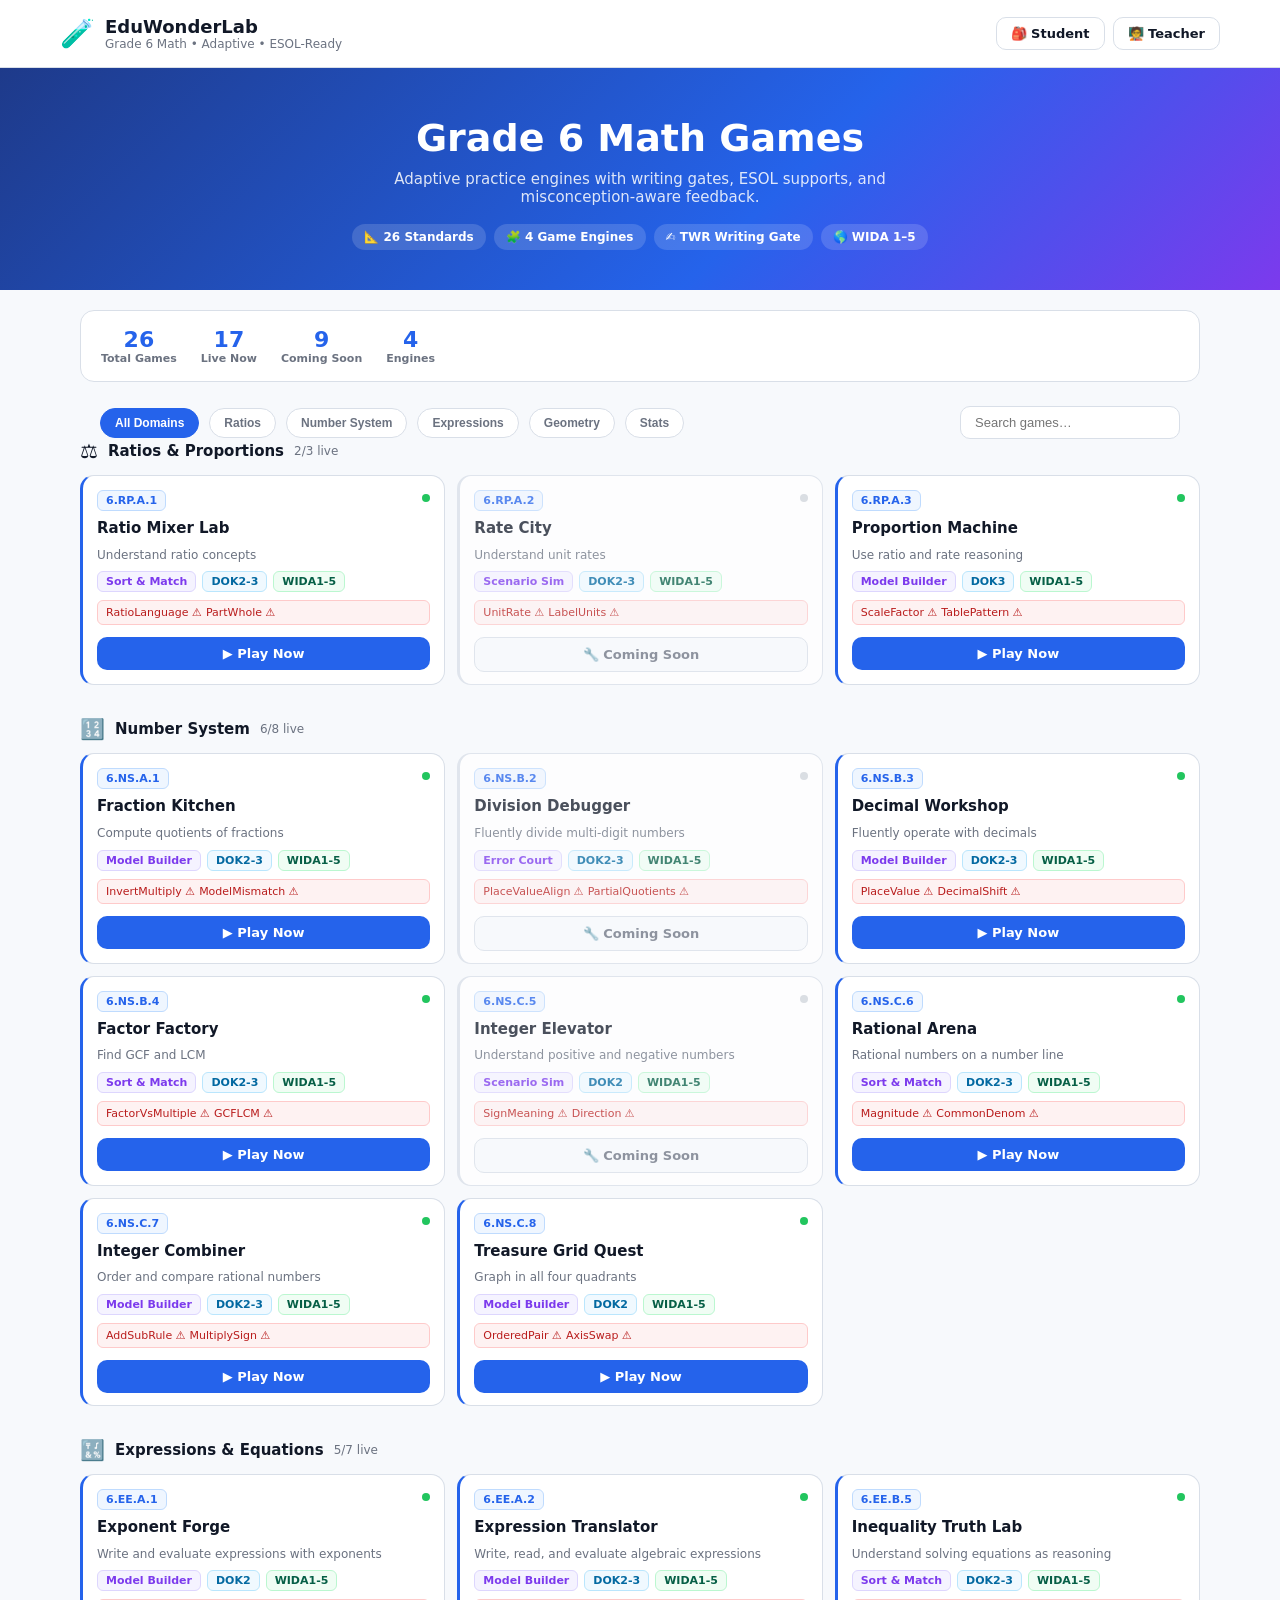
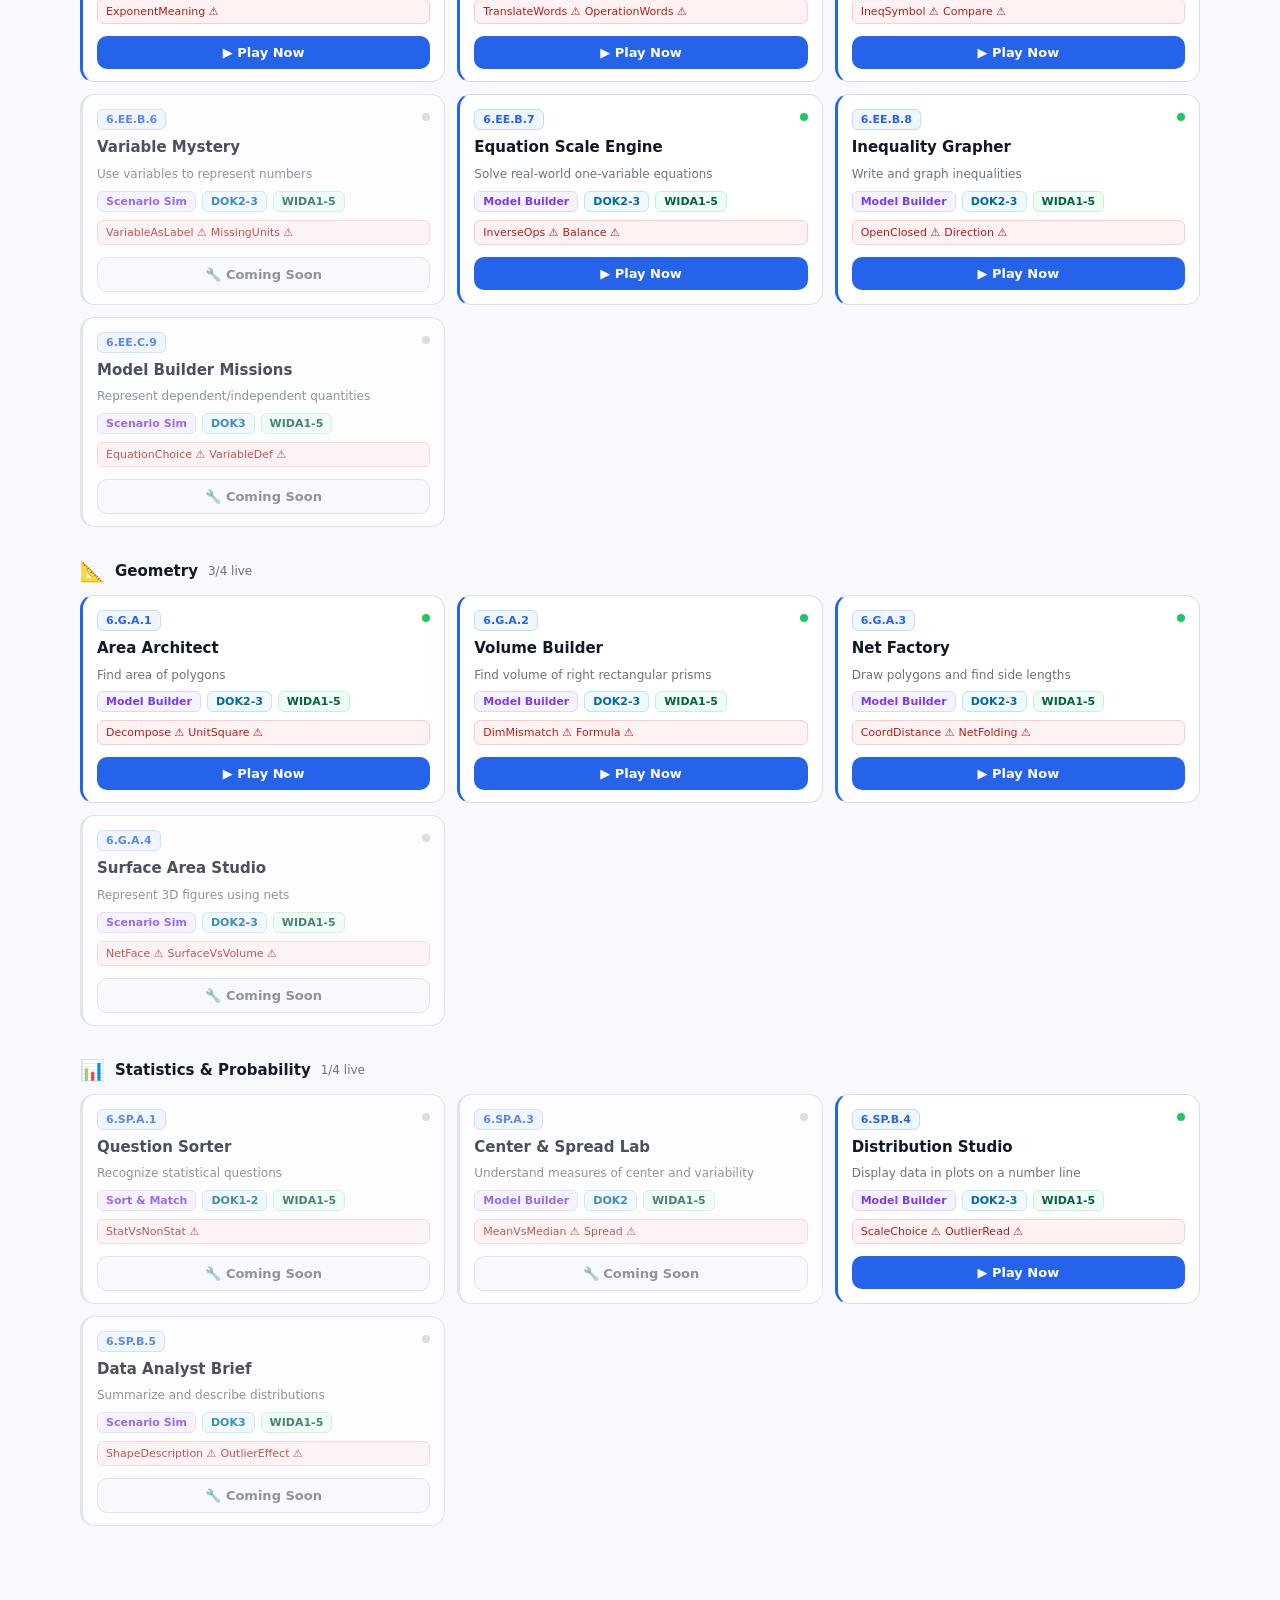
==== Eduwonderlab/index.html @ e0edd4f0 "Revamp EduWonderLab index.html with new layout and styles Updated HTML structure, added styles, and " ====
<!DOCTYPE html>
<html lang="en">
<head>
<meta charset="utf-8"/>
<meta name="viewport" content="width=device-width, initial-scale=1"/>
<title>EduWonderLab — Grade 6 Math Games</title>
<style>
  :root {
    --bg: #f7f9fc; --card: #fff; --text: #111827; --muted: #6b7280;
    --border: #d9dfe8; --accent: #2563eb; --accent2: #111827;
    --good: #065f46; --warn-bg: #fefce8; --warn-border: #fde68a;
  }
  *, *::before, *::after { box-sizing: border-box; }
  body { margin: 0; font-family: system-ui, -apple-system, Segoe UI, Arial, sans-serif; background: var(--bg); color: var(--text); }

  /* ── HEADER ── */
  header { background: #fff; border-bottom: 1px solid var(--border); padding: 16px 20px; position: sticky; top: 0; z-index: 10; }
  .header-inner { max-width: 1160px; margin: 0 auto; display: flex; align-items: center; justify-content: space-between; gap: 12px; flex-wrap: wrap; }
  .brand { display: flex; align-items: center; gap: 10px; }
  .brand-icon { font-size: 28px; line-height: 1; }
  .brand-title { font-size: 18px; font-weight: 900; }
  .brand-sub { font-size: 12px; color: var(--muted); }
  .header-nav { display: flex; gap: 8px; }
  .btn { display: inline-flex; align-items: center; gap: 6px; padding: 8px 14px; border-radius: 10px; border: 1px solid var(--border); background: #fff; color: var(--text); font-size: 13px; font-weight: 700; cursor: pointer; text-decoration: none; }
  .btn:hover { background: var(--bg); }
  .btn-primary { background: var(--accent); color: #fff; border-color: var(--accent); }
  .btn-primary:hover { background: #1d4ed8; }

  /* ── HERO ── */
  .hero { background: linear-gradient(135deg, #1e3a8a 0%, #2563eb 60%, #7c3aed 100%); color: #fff; padding: 48px 20px 40px; text-align: center; }
  .hero h1 { margin: 0 0 10px; font-size: clamp(24px, 4vw, 38px); font-weight: 900; }
  .hero p { margin: 0 auto; max-width: 600px; font-size: 15px; opacity: .85; }
  .hero-pills { display: flex; gap: 8px; justify-content: center; flex-wrap: wrap; margin-top: 18px; }
  .pill { display: inline-flex; align-items: center; gap: 6px; padding: 6px 12px; border-radius: 999px; background: rgba(255,255,255,.15); font-size: 12px; font-weight: 700; }

  /* ── FILTERS ── */
  .filters { max-width: 1160px; margin: 24px auto 0; padding: 0 20px; display: flex; gap: 10px; flex-wrap: wrap; align-items: center; }
  .filter-btn { padding: 7px 14px; border-radius: 999px; border: 1px solid var(--border); background: #fff; font-size: 12px; font-weight: 700; cursor: pointer; color: var(--muted); transition: all .15s; }
  .filter-btn.active, .filter-btn:hover { background: var(--accent); color: #fff; border-color: var(--accent); }
  .search-wrap { margin-left: auto; }
  .search { padding: 8px 14px; border-radius: 10px; border: 1px solid var(--border); font-size: 13px; width: 220px; }

  /* ── DOMAIN SECTIONS ── */
  .wrap { max-width: 1160px; margin: 0 auto; padding: 20px 20px 60px; }
  .domain-section { margin-bottom: 32px; }
  .domain-header { display: flex; align-items: center; gap: 10px; margin-bottom: 12px; }
  .domain-icon { font-size: 20px; }
  .domain-title { font-size: 15px; font-weight: 900; }
  .domain-count { font-size: 12px; color: var(--muted); }

  /* ── GAME CARDS ── */
  .games-grid { display: grid; grid-template-columns: repeat(auto-fill, minmax(280px, 1fr)); gap: 12px; }
  .game-card { background: var(--card); border: 1px solid var(--border); border-radius: 14px; padding: 14px 14px 12px; display: flex; flex-direction: column; gap: 8px; transition: box-shadow .15s, transform .15s; }
  .game-card:hover { box-shadow: 0 4px 20px rgba(0,0,0,.08); transform: translateY(-1px); }
  .game-card.status-built { border-left: 3px solid #2563eb; }
  .game-card.status-not-built { border-left: 3px solid var(--border); opacity: .75; }

  .card-top { display: flex; align-items: flex-start; justify-content: space-between; gap: 8px; }
  .standard-badge { font-size: 11px; font-weight: 900; color: var(--accent); background: #eff6ff; border: 1px solid #bfdbfe; padding: 3px 8px; border-radius: 6px; white-space: nowrap; }
  .status-dot { width: 8px; height: 8px; border-radius: 50%; flex-shrink: 0; margin-top: 4px; }
  .status-dot.built { background: #22c55e; }
  .status-dot.not-built { background: #d1d5db; }

  .game-title { font-size: 15px; font-weight: 900; line-height: 1.3; }
  .game-skill { font-size: 12px; color: var(--muted); line-height: 1.4; }

  .card-meta { display: flex; gap: 6px; flex-wrap: wrap; }
  .meta-chip { font-size: 11px; padding: 3px 8px; border-radius: 6px; background: var(--bg); border: 1px solid var(--border); color: var(--muted); font-weight: 600; }
  .meta-chip.engine { color: #7c3aed; background: #f5f3ff; border-color: #ddd6fe; }
  .meta-chip.dok { color: #0369a1; background: #f0f9ff; border-color: #bae6fd; }
  .meta-chip.wida { color: #065f46; background: #f0fdf4; border-color: #bbf7d0; }

  .card-actions { display: flex; gap: 8px; margin-top: 4px; }
  .play-btn { flex: 1; padding: 9px 12px; border-radius: 10px; border: none; font-weight: 900; font-size: 13px; cursor: pointer; text-align: center; text-decoration: none; display: inline-flex; align-items: center; justify-content: center; gap: 6px; }
  .play-btn.available { background: var(--accent); color: #fff; }
  .play-btn.available:hover { background: #1d4ed8; }
  .play-btn.coming-soon { background: var(--bg); color: var(--muted); border: 1px solid var(--border); cursor: default; }

  .misconceptions { font-size: 11px; color: #b91c1c; background: #fef2f2; border: 1px solid #fecaca; border-radius: 6px; padding: 5px 8px; display: flex; flex-wrap: wrap; gap: 4px; }
  .misconceptions span { white-space: nowrap; }

  /* ── STATS BAR ── */
  .stats-bar { background: #fff; border: 1px solid var(--border); border-radius: 14px; padding: 16px 20px; display: flex; gap: 24px; flex-wrap: wrap; margin-bottom: 24px; }
  .stat { text-align: center; }
  .stat-n { font-size: 22px; font-weight: 900; color: var(--accent); }
  .stat-label { font-size: 11px; color: var(--muted); font-weight: 600; }

  /* ── HIDDEN ── */
  .hidden { display: none !important; }
</style>
</head>
<body>

<header>
  <div class="header-inner">
    <div class="brand">
      <div class="brand-icon">🧪</div>
      <div>
        <div class="brand-title">EduWonderLab</div>
        <div class="brand-sub">Grade 6 Math • Adaptive • ESOL-Ready</div>
      </div>
    </div>
    <nav class="header-nav">
      <a class="btn" href="./student.html">🎒 Student</a>
      <a class="btn" href="./teacher.html">🧑‍🏫 Teacher</a>
    </nav>
  </div>
</header>

<div class="hero">
  <h1>Grade 6 Math Games</h1>
  <p>Adaptive practice engines with writing gates, ESOL supports, and misconception-aware feedback.</p>
  <div class="hero-pills">
    <span class="pill">📐 26 Standards</span>
    <span class="pill">🧩 4 Game Engines</span>
    <span class="pill">✍️ TWR Writing Gate</span>
    <span class="pill">🌎 WIDA 1–5</span>
  </div>
</div>

<div class="wrap">

  <div class="stats-bar" id="statsBar">
    <div class="stat"><div class="stat-n" id="statTotal">26</div><div class="stat-label">Total Games</div></div>
    <div class="stat"><div class="stat-n" id="statBuilt">0</div><div class="stat-label">Live Now</div></div>
    <div class="stat"><div class="stat-n" id="statComing">26</div><div class="stat-label">Coming Soon</div></div>
    <div class="stat"><div class="stat-n">4</div><div class="stat-label">Engines</div></div>
  </div>

  <div class="filters">
    <button class="filter-btn active" data-filter="all">All Domains</button>
    <button class="filter-btn" data-filter="Ratios & Proportions">Ratios</button>
    <button class="filter-btn" data-filter="Number System">Number System</button>
    <button class="filter-btn" data-filter="Expressions & Equations">Expressions</button>
    <button class="filter-btn" data-filter="Geometry">Geometry</button>
    <button class="filter-btn" data-filter="Statistics & Probability">Stats</button>
    <div class="search-wrap">
      <input class="search" id="searchInput" type="search" placeholder="Search games…" />
    </div>
  </div>

  <div id="gameContainer"></div>
</div>

<script>
const BASE_CONFIG_URL = "https://eduwonderlab.com/configs/";

const GAMES = [
  // ── Ratios & Proportions ──────────────────────────────────────
  {
    standard:"6.RP.A.1", title:"Ratio Mixer Lab",
    skill:"Understand ratio concepts",
    domain:"Ratios & Proportions", engine:"E1_SortMatch",
    dok:"DOK2-3", wida:"WIDA1-5",
    misconceptions:["ERR:RatioLanguage","ERR:PartWhole"],
    configFile:"6.RP.A.1_dragsort.json",
    engineUrl:"./engines/drag-sort.html",
    status:"built"
  },
  {
    standard:"6.RP.A.2", title:"Rate City",
    skill:"Understand unit rates",
    domain:"Ratios & Proportions", engine:"E3_ScenarioSim",
    dok:"DOK2-3", wida:"WIDA1-5",
    misconceptions:["ERR:UnitRate","ERR:LabelUnits"],
    configFile:null, engineUrl:null, status:"not-built"
  },
  {
    standard:"6.RP.A.3", title:"Proportion Machine",
    skill:"Use ratio and rate reasoning",
    domain:"Ratios & Proportions", engine:"E2_ModelBuilder",
    dok:"DOK3", wida:"WIDA1-5",
    misconceptions:["ERR:ScaleFactor","ERR:TablePattern"],
    configFile:"6_RP_A_3_equationbuilder.json",
    engineUrl:"./engines/equation-builder.html",
    status:"built"
  },
  // ── Number System ─────────────────────────────────────────────
  {
    standard:"6.NS.A.1", title:"Fraction Kitchen",
    skill:"Compute quotients of fractions",
    domain:"Number System", engine:"E2_ModelBuilder",
    dok:"DOK2-3", wida:"WIDA1-5",
    misconceptions:["ERR:InvertMultiply","ERR:ModelMismatch"],
    configFile:"6_NS_A_1_equationbuilder.json",
    engineUrl:"./engines/equation-builder.html",
    status:"built"
  },
  {
    standard:"6.NS.B.2", title:"Division Debugger",
    skill:"Fluently divide multi-digit numbers",
    domain:"Number System", engine:"E4_ErrorCourt",
    dok:"DOK2-3", wida:"WIDA1-5",
    misconceptions:["ERR:PlaceValueAlign","ERR:PartialQuotients"],
    configFile:null, engineUrl:null, status:"not-built"
  },
  {
    standard:"6.NS.B.3", title:"Decimal Workshop",
    skill:"Fluently operate with decimals",
    domain:"Number System", engine:"E2_ModelBuilder",
    dok:"DOK2-3", wida:"WIDA1-5",
    misconceptions:["ERR:PlaceValue","ERR:DecimalShift"],
    configFile:"6_NS_B_3_equationbuilder.json",
    engineUrl:"./engines/equation-builder.html",
    status:"built"
  },
  {
    standard:"6.NS.B.4", title:"Factor Factory",
    skill:"Find GCF and LCM",
    domain:"Number System", engine:"E1_SortMatch",
    dok:"DOK2-3", wida:"WIDA1-5",
    misconceptions:["ERR:FactorVsMultiple","ERR:GCFLCM"],
    configFile:"6.NS.B.4_dragsort.json",
    engineUrl:"./engines/drag-sort.html",
    status:"built"
  },
  {
    standard:"6.NS.C.5", title:"Integer Elevator",
    skill:"Understand positive and negative numbers",
    domain:"Number System", engine:"E3_ScenarioSim",
    dok:"DOK2", wida:"WIDA1-5",
    misconceptions:["ERR:SignMeaning","ERR:Direction"],
    configFile:null, engineUrl:null, status:"not-built"
  },
  {
    standard:"6.NS.C.6", title:"Rational Arena",
    skill:"Rational numbers on a number line",
    domain:"Number System", engine:"E1_SortMatch",
    dok:"DOK2-3", wida:"WIDA1-5",
    misconceptions:["ERR:Magnitude","ERR:CommonDenom"],
    configFile:"6.NS.C.6_dragsort.json",
    engineUrl:"./engines/drag-sort.html",
    status:"built"
  },
  {
    standard:"6.NS.C.7", title:"Integer Combiner",
    skill:"Order and compare rational numbers",
    domain:"Number System", engine:"E2_ModelBuilder",
    dok:"DOK2-3", wida:"WIDA1-5",
    misconceptions:["ERR:AddSubRule","ERR:MultiplySign"],
    configFile:"6_NS_C_7_equationbuilder.json",
    engineUrl:"./engines/equation-builder.html",
    status:"built"
  },
  {
    standard:"6.NS.C.8", title:"Treasure Grid Quest",
    skill:"Graph in all four quadrants",
    domain:"Number System", engine:"E2_ModelBuilder",
    dok:"DOK2", wida:"WIDA1-5",
    misconceptions:["ERR:OrderedPair","ERR:AxisSwap"],
    configFile:"6_NS_C_8_equationbuilder.json",
    engineUrl:"./engines/equation-builder.html",
    status:"built"
  },
  // ── Expressions & Equations ───────────────────────────────────
  {
    standard:"6.EE.A.1", title:"Exponent Forge",
    skill:"Write and evaluate expressions with exponents",
    domain:"Expressions & Equations", engine:"E2_ModelBuilder",
    dok:"DOK2", wida:"WIDA1-5",
    misconceptions:["ERR:ExponentMeaning"],
    configFile:"6_EE_A_1_equationbuilder.json",
    engineUrl:"./engines/equation-builder.html",
    status:"built"
  },
  {
    standard:"6.EE.A.2", title:"Expression Translator",
    skill:"Write, read, and evaluate algebraic expressions",
    domain:"Expressions & Equations", engine:"E2_ModelBuilder",
    dok:"DOK2-3", wida:"WIDA1-5",
    misconceptions:["ERR:TranslateWords","ERR:OperationWords"],
    configFile:"6_EE_A_2_equationbuilder.json",
    engineUrl:"./engines/equation-builder.html",
    status:"built"
  },
  {
    standard:"6.EE.B.5", title:"Inequality Truth Lab",
    skill:"Understand solving equations as reasoning",
    domain:"Expressions & Equations", engine:"E1_SortMatch",
    dok:"DOK2-3", wida:"WIDA1-5",
    misconceptions:["ERR:IneqSymbol","ERR:Compare"],
    configFile:"6.EE.B.5_dragsort.json",
    engineUrl:"./engines/drag-sort.html",
    status:"built"
  },
  {
    standard:"6.EE.B.6", title:"Variable Mystery",
    skill:"Use variables to represent numbers",
    domain:"Expressions & Equations", engine:"E3_ScenarioSim",
    dok:"DOK2-3", wida:"WIDA1-5",
    misconceptions:["ERR:VariableAsLabel","ERR:MissingUnits"],
    configFile:null, engineUrl:null, status:"not-built"
  },
  {
    standard:"6.EE.B.7", title:"Equation Scale Engine",
    skill:"Solve real-world one-variable equations",
    domain:"Expressions & Equations", engine:"E2_ModelBuilder",
    dok:"DOK2-3", wida:"WIDA1-5",
    misconceptions:["ERR:InverseOps","ERR:Balance"],
    configFile:"6_EE_B_7_equationbuilder.json",
    engineUrl:"./engines/equation-builder.html",
    status:"built"
  },
  {
    standard:"6.EE.B.8", title:"Inequality Grapher",
    skill:"Write and graph inequalities",
    domain:"Expressions & Equations", engine:"E2_ModelBuilder",
    dok:"DOK2-3", wida:"WIDA1-5",
    misconceptions:["ERR:OpenClosed","ERR:Direction"],
    configFile:"6_EE_B_8_equationbuilder.json",
    engineUrl:"./engines/equation-builder.html",
    status:"built"
  },
  {
    standard:"6.EE.C.9", title:"Model Builder Missions",
    skill:"Represent dependent/independent quantities",
    domain:"Expressions & Equations", engine:"E3_ScenarioSim",
    dok:"DOK3", wida:"WIDA1-5",
    misconceptions:["ERR:EquationChoice","ERR:VariableDef"],
    configFile:null, engineUrl:null, status:"not-built"
  },
  // ── Geometry ──────────────────────────────────────────────────
  {
    standard:"6.G.A.1", title:"Area Architect",
    skill:"Find area of polygons",
    domain:"Geometry", engine:"E2_ModelBuilder",
    dok:"DOK2-3", wida:"WIDA1-5",
    misconceptions:["ERR:Decompose","ERR:UnitSquare"],
    configFile:"6_G_A_1_equationbuilder.json",
    engineUrl:"./engines/equation-builder.html",
    status:"built"
  },
  {
    standard:"6.G.A.2", title:"Volume Builder",
    skill:"Find volume of right rectangular prisms",
    domain:"Geometry", engine:"E2_ModelBuilder",
    dok:"DOK2-3", wida:"WIDA1-5",
    misconceptions:["ERR:DimMismatch","ERR:Formula"],
    configFile:"6_G_A_2_equationbuilder.json",
    engineUrl:"./engines/equation-builder.html",
    status:"built"
  },
  {
    standard:"6.G.A.3", title:"Net Factory",
    skill:"Draw polygons and find side lengths",
    domain:"Geometry", engine:"E2_ModelBuilder",
    dok:"DOK2-3", wida:"WIDA1-5",
    misconceptions:["ERR:CoordDistance","ERR:NetFolding"],
    configFile:"6_G_A_3_equationbuilder.json",
    engineUrl:"./engines/equation-builder.html",
    status:"built"
  },
  {
    standard:"6.G.A.4", title:"Surface Area Studio",
    skill:"Represent 3D figures using nets",
    domain:"Geometry", engine:"E3_ScenarioSim",
    dok:"DOK2-3", wida:"WIDA1-5",
    misconceptions:["ERR:NetFace","ERR:SurfaceVsVolume"],
    configFile:null, engineUrl:null, status:"not-built"
  },
  // ── Statistics & Probability ──────────────────────────────────
  {
    standard:"6.SP.A.1", title:"Question Sorter",
    skill:"Recognize statistical questions",
    domain:"Statistics & Probability", engine:"E1_SortMatch",
    dok:"DOK1-2", wida:"WIDA1-5",
    misconceptions:["ERR:StatVsNonStat"],
    configFile:null, engineUrl:null, status:"not-built"
  },
  {
    standard:"6.SP.A.3", title:"Center & Spread Lab",
    skill:"Understand measures of center and variability",
    domain:"Statistics & Probability", engine:"E2_ModelBuilder",
    dok:"DOK2", wida:"WIDA1-5",
    misconceptions:["ERR:MeanVsMedian","ERR:Spread"],
    configFile:null, engineUrl:null, status:"not-built"
  },
  {
    standard:"6.SP.B.4", title:"Distribution Studio",
    skill:"Display data in plots on a number line",
    domain:"Statistics & Probability", engine:"E2_ModelBuilder",
    dok:"DOK2-3", wida:"WIDA1-5",
    misconceptions:["ERR:ScaleChoice","ERR:OutlierRead"],
    configFile:"6_SP_B_4_equationbuilder.json",
    engineUrl:"./engines/equation-builder.html",
    status:"built"
  },
  {
    standard:"6.SP.B.5", title:"Data Analyst Brief",
    skill:"Summarize and describe distributions",
    domain:"Statistics & Probability", engine:"E3_ScenarioSim",
    dok:"DOK3", wida:"WIDA1-5",
    misconceptions:["ERR:ShapeDescription","ERR:OutlierEffect"],
    configFile:null, engineUrl:null, status:"not-built"
  }
];

const ENGINE_LABELS = {
  "E1_SortMatch": "Sort & Match",
  "E2_ModelBuilder": "Model Builder",
  "E3_ScenarioSim": "Scenario Sim",
  "E4_ErrorCourt": "Error Court"
};

const DOMAIN_ICONS = {
  "Ratios & Proportions": "⚖️",
  "Number System": "🔢",
  "Expressions & Equations": "🔣",
  "Geometry": "📐",
  "Statistics & Probability": "📊"
};

function gameUrl(g) {
  if (!g.engineUrl || !g.configFile) return null;
  return `${g.engineUrl}?configUrl=${BASE_CONFIG_URL}${g.configFile}&standard=${g.standard}&wida=3-4`;
}

function renderCard(g) {
  const url = gameUrl(g);
  const isBuilt = g.status === "built";
  const miscHtml = g.misconceptions.map(m => `<span>${m.replace("ERR:","")} ⚠</span>`).join("");

  return `
    <div class="game-card status-${g.status.replace(" ","-")}" data-domain="${g.domain}" data-title="${g.title.toLowerCase()} ${g.standard.toLowerCase()} ${g.skill.toLowerCase()}">
      <div class="card-top">
        <span class="standard-badge">${g.standard}</span>
        <div class="status-dot ${isBuilt ? "built" : "not-built"}" title="${isBuilt ? "Live" : "Coming Soon"}"></div>
      </div>
      <div class="game-title">${g.title}</div>
      <div class="game-skill">${g.skill}</div>
      <div class="card-meta">
        <span class="meta-chip engine">${ENGINE_LABELS[g.engine] || g.engine}</span>
        <span class="meta-chip dok">${g.dok}</span>
        <span class="meta-chip wida">${g.wida}</span>
      </div>
      <div class="misconceptions">${miscHtml}</div>
      <div class="card-actions">
        ${isBuilt && url
          ? `<a class="play-btn available" href="${url}" target="_blank">▶ Play Now</a>`
          : `<span class="play-btn coming-soon">🔧 Coming Soon</span>`
        }
      </div>
    </div>`;
}

function renderAll(games) {
  const container = document.getElementById("gameContainer");
  container.innerHTML = "";

  const byDomain = {};
  for (const g of games) {
    if (!byDomain[g.domain]) byDomain[g.domain] = [];
    byDomain[g.domain].push(g);
  }

  const domainOrder = ["Ratios & Proportions", "Number System", "Expressions & Equations", "Geometry", "Statistics & Probability"];

  for (const domain of domainOrder) {
    const list = byDomain[domain];
    if (!list || !list.length) continue;

    const section = document.createElement("div");
    section.className = "domain-section";
    const built = list.filter(g => g.status === "built").length;
    section.innerHTML = `
      <div class="domain-header">
        <span class="domain-icon">${DOMAIN_ICONS[domain] || "📚"}</span>
        <span class="domain-title">${domain}</span>
        <span class="domain-count">${built}/${list.length} live</span>
      </div>
      <div class="games-grid">${list.map(renderCard).join("")}</div>`;
    container.appendChild(section);
  }

  // Update stats
  const total = games.length;
  const builtCount = games.filter(g => g.status === "built").length;
  document.getElementById("statTotal").textContent = total;
  document.getElementById("statBuilt").textContent = builtCount;
  document.getElementById("statComing").textContent = total - builtCount;
}

// ── Filters + Search ──────────────────────────────────────────────
let activeDomain = "all";
let searchQuery = "";

function applyFilters() {
  let list = GAMES;
  if (activeDomain !== "all") list = list.filter(g => g.domain === activeDomain);
  if (searchQuery) list = list.filter(g => g.title.toLowerCase().includes(searchQuery) || g.standard.toLowerCase().includes(searchQuery) || g.skill.toLowerCase().includes(searchQuery));
  renderAll(list);
}

document.querySelectorAll(".filter-btn").forEach(btn => {
  btn.addEventListener("click", () => {
    document.querySelectorAll(".filter-btn").forEach(b => b.classList.remove("active"));
    btn.classList.add("active");
    activeDomain = btn.dataset.filter;
    applyFilters();
  });
});

document.getElementById("searchInput").addEventListener("input", e => {
  searchQuery = e.target.value.trim().toLowerCase();
  applyFilters();
});

// Boot
renderAll(GAMES);
</script>
</body>
</html>
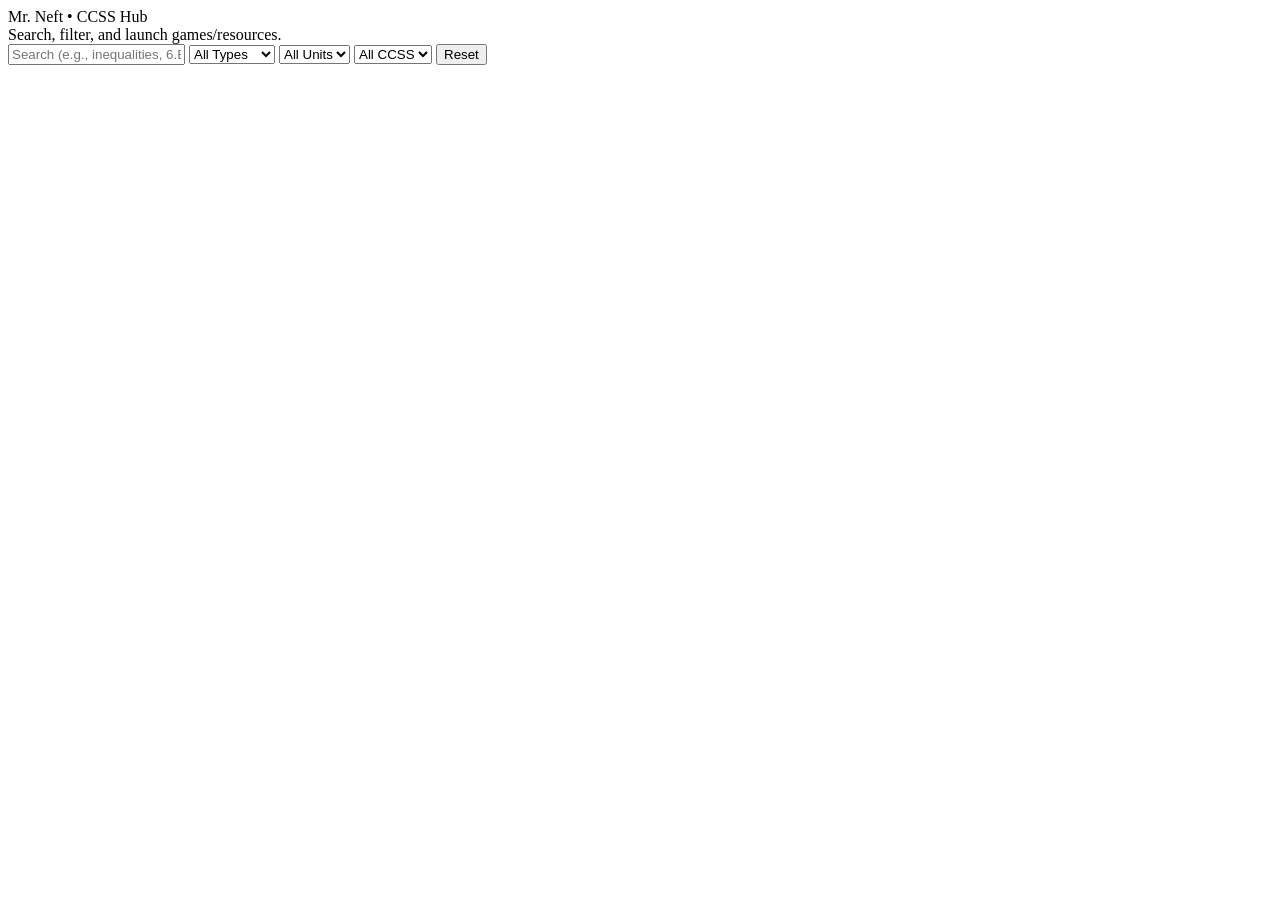
==== commit b58a1731: "Update index.html for new site structure and content" ====
--- a/Eduwonderlab/index.html
+++ b/Eduwonderlab/index.html
@@ -1,513 +1,35 @@
-
 <!DOCTYPE html>
 <html lang="en">
 <head>
-<meta charset="utf-8"/>
-<meta name="viewport" content="width=device-width, initial-scale=1"/>
-<title>EduWonderLab — Grade 6 Math Games</title>
-<style>
-  :root {
-    --bg: #f7f9fc; --card: #fff; --text: #111827; --muted: #6b7280;
-    --border: #d9dfe8; --accent: #2563eb; --accent2: #111827;
-    --good: #065f46; --warn-bg: #fefce8; --warn-border: #fde68a;
-  }
-  *, *::before, *::after { box-sizing: border-box; }
-  body { margin: 0; font-family: system-ui, -apple-system, Segoe UI, Arial, sans-serif; background: var(--bg); color: var(--text); }
-
-  /* ── HEADER ── */
-  header { background: #fff; border-bottom: 1px solid var(--border); padding: 16px 20px; position: sticky; top: 0; z-index: 10; }
-  .header-inner { max-width: 1160px; margin: 0 auto; display: flex; align-items: center; justify-content: space-between; gap: 12px; flex-wrap: wrap; }
-  .brand { display: flex; align-items: center; gap: 10px; }
-  .brand-icon { font-size: 28px; line-height: 1; }
-  .brand-title { font-size: 18px; font-weight: 900; }
-  .brand-sub { font-size: 12px; color: var(--muted); }
-  .header-nav { display: flex; gap: 8px; }
-  .btn { display: inline-flex; align-items: center; gap: 6px; padding: 8px 14px; border-radius: 10px; border: 1px solid var(--border); background: #fff; color: var(--text); font-size: 13px; font-weight: 700; cursor: pointer; text-decoration: none; }
-  .btn:hover { background: var(--bg); }
-  .btn-primary { background: var(--accent); color: #fff; border-color: var(--accent); }
-  .btn-primary:hover { background: #1d4ed8; }
-
-  /* ── HERO ── */
-  .hero { background: linear-gradient(135deg, #1e3a8a 0%, #2563eb 60%, #7c3aed 100%); color: #fff; padding: 48px 20px 40px; text-align: center; }
-  .hero h1 { margin: 0 0 10px; font-size: clamp(24px, 4vw, 38px); font-weight: 900; }
-  .hero p { margin: 0 auto; max-width: 600px; font-size: 15px; opacity: .85; }
-  .hero-pills { display: flex; gap: 8px; justify-content: center; flex-wrap: wrap; margin-top: 18px; }
-  .pill { display: inline-flex; align-items: center; gap: 6px; padding: 6px 12px; border-radius: 999px; background: rgba(255,255,255,.15); font-size: 12px; font-weight: 700; }
-
-  /* ── FILTERS ── */
-  .filters { max-width: 1160px; margin: 24px auto 0; padding: 0 20px; display: flex; gap: 10px; flex-wrap: wrap; align-items: center; }
-  .filter-btn { padding: 7px 14px; border-radius: 999px; border: 1px solid var(--border); background: #fff; font-size: 12px; font-weight: 700; cursor: pointer; color: var(--muted); transition: all .15s; }
-  .filter-btn.active, .filter-btn:hover { background: var(--accent); color: #fff; border-color: var(--accent); }
-  .search-wrap { margin-left: auto; }
-  .search { padding: 8px 14px; border-radius: 10px; border: 1px solid var(--border); font-size: 13px; width: 220px; }
-
-  /* ── DOMAIN SECTIONS ── */
-  .wrap { max-width: 1160px; margin: 0 auto; padding: 20px 20px 60px; }
-  .domain-section { margin-bottom: 32px; }
-  .domain-header { display: flex; align-items: center; gap: 10px; margin-bottom: 12px; }
-  .domain-icon { font-size: 20px; }
-  .domain-title { font-size: 15px; font-weight: 900; }
-  .domain-count { font-size: 12px; color: var(--muted); }
-
-  /* ── GAME CARDS ── */
-  .games-grid { display: grid; grid-template-columns: repeat(auto-fill, minmax(280px, 1fr)); gap: 12px; }
-  .game-card { background: var(--card); border: 1px solid var(--border); border-radius: 14px; padding: 14px 14px 12px; display: flex; flex-direction: column; gap: 8px; transition: box-shadow .15s, transform .15s; }
-  .game-card:hover { box-shadow: 0 4px 20px rgba(0,0,0,.08); transform: translateY(-1px); }
-  .game-card.status-built { border-left: 3px solid #2563eb; }
-  .game-card.status-not-built { border-left: 3px solid var(--border); opacity: .75; }
-
-  .card-top { display: flex; align-items: flex-start; justify-content: space-between; gap: 8px; }
-  .standard-badge { font-size: 11px; font-weight: 900; color: var(--accent); background: #eff6ff; border: 1px solid #bfdbfe; padding: 3px 8px; border-radius: 6px; white-space: nowrap; }
-  .status-dot { width: 8px; height: 8px; border-radius: 50%; flex-shrink: 0; margin-top: 4px; }
-  .status-dot.built { background: #22c55e; }
-  .status-dot.not-built { background: #d1d5db; }
-
-  .game-title { font-size: 15px; font-weight: 900; line-height: 1.3; }
-  .game-skill { font-size: 12px; color: var(--muted); line-height: 1.4; }
-
-  .card-meta { display: flex; gap: 6px; flex-wrap: wrap; }
-  .meta-chip { font-size: 11px; padding: 3px 8px; border-radius: 6px; background: var(--bg); border: 1px solid var(--border); color: var(--muted); font-weight: 600; }
-  .meta-chip.engine { color: #7c3aed; background: #f5f3ff; border-color: #ddd6fe; }
-  .meta-chip.dok { color: #0369a1; background: #f0f9ff; border-color: #bae6fd; }
-  .meta-chip.wida { color: #065f46; background: #f0fdf4; border-color: #bbf7d0; }
-
-  .card-actions { display: flex; gap: 8px; margin-top: 4px; }
-  .play-btn { flex: 1; padding: 9px 12px; border-radius: 10px; border: none; font-weight: 900; font-size: 13px; cursor: pointer; text-align: center; text-decoration: none; display: inline-flex; align-items: center; justify-content: center; gap: 6px; }
-  .play-btn.available { background: var(--accent); color: #fff; }
-  .play-btn.available:hover { background: #1d4ed8; }
-  .play-btn.coming-soon { background: var(--bg); color: var(--muted); border: 1px solid var(--border); cursor: default; }
-
-  .misconceptions { font-size: 11px; color: #b91c1c; background: #fef2f2; border: 1px solid #fecaca; border-radius: 6px; padding: 5px 8px; display: flex; flex-wrap: wrap; gap: 4px; }
-  .misconceptions span { white-space: nowrap; }
-
-  /* ── STATS BAR ── */
-  .stats-bar { background: #fff; border: 1px solid var(--border); border-radius: 14px; padding: 16px 20px; display: flex; gap: 24px; flex-wrap: wrap; margin-bottom: 24px; }
-  .stat { text-align: center; }
-  .stat-n { font-size: 22px; font-weight: 900; color: var(--accent); }
-  .stat-label { font-size: 11px; color: var(--muted); font-weight: 600; }
-
-  /* ── HIDDEN ── */
-  .hidden { display: none !important; }
-</style>
+  <meta charset="UTF-8" />
+  <meta name="viewport" content="width=device-width, initial-scale=1.0" />
+  <title>Mr. Neft • CCSS Hub</title>
+  <link rel="stylesheet" href="/style.css">
 </head>
 <body>
+  <header class="hub-header">
+    <div class="hub-title" id="siteTitle">Mr. Neft • CCSS Hub</div>
+    <div class="hub-sub">Search, filter, and launch games/resources.</div>
 
-<header>
-  <div class="header-inner">
-    <div class="brand">
-      <div class="brand-icon">🧪</div>
-      <div>
-        <div class="brand-title">EduWonderLab</div>
-        <div class="brand-sub">Grade 6 Math • Adaptive • ESOL-Ready</div>
-      </div>
+    <div class="hub-controls">
+      <input id="q" class="hub-input" placeholder="Search (e.g., inequalities, 6.EE, number line)..." />
+      <select id="type" class="hub-input">
+        <option value="">All Types</option>
+        <option value="game">Games</option>
+        <option value="resource">Resources</option>
+      </select>
+      <select id="unit" class="hub-input">
+        <option value="">All Units</option>
+      </select>
+      <select id="ccss" class="hub-input">
+        <option value="">All CCSS</option>
+      </select>
+      <button id="resetBtn" class="hub-btn">Reset</button>
     </div>
-    <nav class="header-nav">
-      <a class="btn" href="./student.html">🎒 Student</a>
-      <a class="btn" href="./teacher.html">🧑‍🏫 Teacher</a>
-    </nav>
-  </div>
-</header>
+  </header>
 
-<div class="hero">
-  <h1>Grade 6 Math Games</h1>
-  <p>Adaptive practice engines with writing gates, ESOL supports, and misconception-aware feedback.</p>
-  <div class="hero-pills">
-    <span class="pill">📐 26 Standards</span>
-    <span class="pill">🧩 4 Game Engines</span>
-    <span class="pill">✍️ TWR Writing Gate</span>
-    <span class="pill">🌎 WIDA 1–5</span>
-  </div>
-</div>
+  <main id="app" class="hub-main"></main>
 
-<div class="wrap">
-
-  <div class="stats-bar" id="statsBar">
-    <div class="stat"><div class="stat-n" id="statTotal">26</div><div class="stat-label">Total Games</div></div>
-    <div class="stat"><div class="stat-n" id="statBuilt">0</div><div class="stat-label">Live Now</div></div>
-    <div class="stat"><div class="stat-n" id="statComing">26</div><div class="stat-label">Coming Soon</div></div>
-    <div class="stat"><div class="stat-n">4</div><div class="stat-label">Engines</div></div>
-  </div>
-
-  <div class="filters">
-    <button class="filter-btn active" data-filter="all">All Domains</button>
-    <button class="filter-btn" data-filter="Ratios & Proportions">Ratios</button>
-    <button class="filter-btn" data-filter="Number System">Number System</button>
-    <button class="filter-btn" data-filter="Expressions & Equations">Expressions</button>
-    <button class="filter-btn" data-filter="Geometry">Geometry</button>
-    <button class="filter-btn" data-filter="Statistics & Probability">Stats</button>
-    <div class="search-wrap">
-      <input class="search" id="searchInput" type="search" placeholder="Search games…" />
-    </div>
-  </div>
-
-  <div id="gameContainer"></div>
-</div>
-
-<script>
-const BASE_CONFIG_URL = "https://eduwonderlab.com/configs/";
-
-const GAMES = [
-  // ── Ratios & Proportions ──────────────────────────────────────
-  {
-    standard:"6.RP.A.1", title:"Ratio Mixer Lab",
-    skill:"Understand ratio concepts",
-    domain:"Ratios & Proportions", engine:"E1_SortMatch",
-    dok:"DOK2-3", wida:"WIDA1-5",
-    misconceptions:["ERR:RatioLanguage","ERR:PartWhole"],
-    configFile:"6.RP.A.1_dragsort.json",
-    engineUrl:"./engines/drag-sort.html",
-    status:"built"
-  },
-  {
-    standard:"6.RP.A.2", title:"Rate City",
-    skill:"Understand unit rates",
-    domain:"Ratios & Proportions", engine:"E3_ScenarioSim",
-    dok:"DOK2-3", wida:"WIDA1-5",
-    misconceptions:["ERR:UnitRate","ERR:LabelUnits"],
-    configFile:null, engineUrl:null, status:"not-built"
-  },
-  {
-    standard:"6.RP.A.3", title:"Proportion Machine",
-    skill:"Use ratio and rate reasoning",
-    domain:"Ratios & Proportions", engine:"E2_ModelBuilder",
-    dok:"DOK3", wida:"WIDA1-5",
-    misconceptions:["ERR:ScaleFactor","ERR:TablePattern"],
-    configFile:"6_RP_A_3_equationbuilder.json",
-    engineUrl:"./engines/equation-builder.html",
-    status:"built"
-  },
-  // ── Number System ─────────────────────────────────────────────
-  {
-    standard:"6.NS.A.1", title:"Fraction Kitchen",
-    skill:"Compute quotients of fractions",
-    domain:"Number System", engine:"E2_ModelBuilder",
-    dok:"DOK2-3", wida:"WIDA1-5",
-    misconceptions:["ERR:InvertMultiply","ERR:ModelMismatch"],
-    configFile:"6_NS_A_1_equationbuilder.json",
-    engineUrl:"./engines/equation-builder.html",
-    status:"built"
-  },
-  {
-    standard:"6.NS.B.2", title:"Division Debugger",
-    skill:"Fluently divide multi-digit numbers",
-    domain:"Number System", engine:"E4_ErrorCourt",
-    dok:"DOK2-3", wida:"WIDA1-5",
-    misconceptions:["ERR:PlaceValueAlign","ERR:PartialQuotients"],
-    configFile:null, engineUrl:null, status:"not-built"
-  },
-  {
-    standard:"6.NS.B.3", title:"Decimal Workshop",
-    skill:"Fluently operate with decimals",
-    domain:"Number System", engine:"E2_ModelBuilder",
-    dok:"DOK2-3", wida:"WIDA1-5",
-    misconceptions:["ERR:PlaceValue","ERR:DecimalShift"],
-    configFile:"6_NS_B_3_equationbuilder.json",
-    engineUrl:"./engines/equation-builder.html",
-    status:"built"
-  },
-  {
-    standard:"6.NS.B.4", title:"Factor Factory",
-    skill:"Find GCF and LCM",
-    domain:"Number System", engine:"E1_SortMatch",
-    dok:"DOK2-3", wida:"WIDA1-5",
-    misconceptions:["ERR:FactorVsMultiple","ERR:GCFLCM"],
-    configFile:"6.NS.B.4_dragsort.json",
-    engineUrl:"./engines/drag-sort.html",
-    status:"built"
-  },
-  {
-    standard:"6.NS.C.5", title:"Integer Elevator",
-    skill:"Understand positive and negative numbers",
-    domain:"Number System", engine:"E3_ScenarioSim",
-    dok:"DOK2", wida:"WIDA1-5",
-    misconceptions:["ERR:SignMeaning","ERR:Direction"],
-    configFile:null, engineUrl:null, status:"not-built"
-  },
-  {
-    standard:"6.NS.C.6", title:"Rational Arena",
-    skill:"Rational numbers on a number line",
-    domain:"Number System", engine:"E1_SortMatch",
-    dok:"DOK2-3", wida:"WIDA1-5",
-    misconceptions:["ERR:Magnitude","ERR:CommonDenom"],
-    configFile:"6.NS.C.6_dragsort.json",
-    engineUrl:"./engines/drag-sort.html",
-    status:"built"
-  },
-  {
-    standard:"6.NS.C.7", title:"Integer Combiner",
-    skill:"Order and compare rational numbers",
-    domain:"Number System", engine:"E2_ModelBuilder",
-    dok:"DOK2-3", wida:"WIDA1-5",
-    misconceptions:["ERR:AddSubRule","ERR:MultiplySign"],
-    configFile:"6_NS_C_7_equationbuilder.json",
-    engineUrl:"./engines/equation-builder.html",
-    status:"built"
-  },
-  {
-    standard:"6.NS.C.8", title:"Treasure Grid Quest",
-    skill:"Graph in all four quadrants",
-    domain:"Number System", engine:"E2_ModelBuilder",
-    dok:"DOK2", wida:"WIDA1-5",
-    misconceptions:["ERR:OrderedPair","ERR:AxisSwap"],
-    configFile:"6_NS_C_8_equationbuilder.json",
-    engineUrl:"./engines/equation-builder.html",
-    status:"built"
-  },
-  // ── Expressions & Equations ───────────────────────────────────
-  {
-    standard:"6.EE.A.1", title:"Exponent Forge",
-    skill:"Write and evaluate expressions with exponents",
-    domain:"Expressions & Equations", engine:"E2_ModelBuilder",
-    dok:"DOK2", wida:"WIDA1-5",
-    misconceptions:["ERR:ExponentMeaning"],
-    configFile:"6_EE_A_1_equationbuilder.json",
-    engineUrl:"./engines/equation-builder.html",
-    status:"built"
-  },
-  {
-    standard:"6.EE.A.2", title:"Expression Translator",
-    skill:"Write, read, and evaluate algebraic expressions",
-    domain:"Expressions & Equations", engine:"E2_ModelBuilder",
-    dok:"DOK2-3", wida:"WIDA1-5",
-    misconceptions:["ERR:TranslateWords","ERR:OperationWords"],
-    configFile:"6_EE_A_2_equationbuilder.json",
-    engineUrl:"./engines/equation-builder.html",
-    status:"built"
-  },
-  {
-    standard:"6.EE.B.5", title:"Inequality Truth Lab",
-    skill:"Understand solving equations as reasoning",
-    domain:"Expressions & Equations", engine:"E1_SortMatch",
-    dok:"DOK2-3", wida:"WIDA1-5",
-    misconceptions:["ERR:IneqSymbol","ERR:Compare"],
-    configFile:"6.EE.B.5_dragsort.json",
-    engineUrl:"./engines/drag-sort.html",
-    status:"built"
-  },
-  {
-    standard:"6.EE.B.6", title:"Variable Mystery",
-    skill:"Use variables to represent numbers",
-    domain:"Expressions & Equations", engine:"E3_ScenarioSim",
-    dok:"DOK2-3", wida:"WIDA1-5",
-    misconceptions:["ERR:VariableAsLabel","ERR:MissingUnits"],
-    configFile:null, engineUrl:null, status:"not-built"
-  },
-  {
-    standard:"6.EE.B.7", title:"Equation Scale Engine",
-    skill:"Solve real-world one-variable equations",
-    domain:"Expressions & Equations", engine:"E2_ModelBuilder",
-    dok:"DOK2-3", wida:"WIDA1-5",
-    misconceptions:["ERR:InverseOps","ERR:Balance"],
-    configFile:"6_EE_B_7_equationbuilder.json",
-    engineUrl:"./engines/equation-builder.html",
-    status:"built"
-  },
-  {
-    standard:"6.EE.B.8", title:"Inequality Grapher",
-    skill:"Write and graph inequalities",
-    domain:"Expressions & Equations", engine:"E2_ModelBuilder",
-    dok:"DOK2-3", wida:"WIDA1-5",
-    misconceptions:["ERR:OpenClosed","ERR:Direction"],
-    configFile:"6_EE_B_8_equationbuilder.json",
-    engineUrl:"./engines/equation-builder.html",
-    status:"built"
-  },
-  {
-    standard:"6.EE.C.9", title:"Model Builder Missions",
-    skill:"Represent dependent/independent quantities",
-    domain:"Expressions & Equations", engine:"E3_ScenarioSim",
-    dok:"DOK3", wida:"WIDA1-5",
-    misconceptions:["ERR:EquationChoice","ERR:VariableDef"],
-    configFile:null, engineUrl:null, status:"not-built"
-  },
-  // ── Geometry ──────────────────────────────────────────────────
-  {
-    standard:"6.G.A.1", title:"Area Architect",
-    skill:"Find area of polygons",
-    domain:"Geometry", engine:"E2_ModelBuilder",
-    dok:"DOK2-3", wida:"WIDA1-5",
-    misconceptions:["ERR:Decompose","ERR:UnitSquare"],
-    configFile:"6_G_A_1_equationbuilder.json",
-    engineUrl:"./engines/equation-builder.html",
-    status:"built"
-  },
-  {
-    standard:"6.G.A.2", title:"Volume Builder",
-    skill:"Find volume of right rectangular prisms",
-    domain:"Geometry", engine:"E2_ModelBuilder",
-    dok:"DOK2-3", wida:"WIDA1-5",
-    misconceptions:["ERR:DimMismatch","ERR:Formula"],
-    configFile:"6_G_A_2_equationbuilder.json",
-    engineUrl:"./engines/equation-builder.html",
-    status:"built"
-  },
-  {
-    standard:"6.G.A.3", title:"Net Factory",
-    skill:"Draw polygons and find side lengths",
-    domain:"Geometry", engine:"E2_ModelBuilder",
-    dok:"DOK2-3", wida:"WIDA1-5",
-    misconceptions:["ERR:CoordDistance","ERR:NetFolding"],
-    configFile:"6_G_A_3_equationbuilder.json",
-    engineUrl:"./engines/equation-builder.html",
-    status:"built"
-  },
-  {
-    standard:"6.G.A.4", title:"Surface Area Studio",
-    skill:"Represent 3D figures using nets",
-    domain:"Geometry", engine:"E3_ScenarioSim",
-    dok:"DOK2-3", wida:"WIDA1-5",
-    misconceptions:["ERR:NetFace","ERR:SurfaceVsVolume"],
-    configFile:null, engineUrl:null, status:"not-built"
-  },
-  // ── Statistics & Probability ──────────────────────────────────
-  {
-    standard:"6.SP.A.1", title:"Question Sorter",
-    skill:"Recognize statistical questions",
-    domain:"Statistics & Probability", engine:"E1_SortMatch",
-    dok:"DOK1-2", wida:"WIDA1-5",
-    misconceptions:["ERR:StatVsNonStat"],
-    configFile:null, engineUrl:null, status:"not-built"
-  },
-  {
-    standard:"6.SP.A.3", title:"Center & Spread Lab",
-    skill:"Understand measures of center and variability",
-    domain:"Statistics & Probability", engine:"E2_ModelBuilder",
-    dok:"DOK2", wida:"WIDA1-5",
-    misconceptions:["ERR:MeanVsMedian","ERR:Spread"],
-    configFile:null, engineUrl:null, status:"not-built"
-  },
-  {
-    standard:"6.SP.B.4", title:"Distribution Studio",
-    skill:"Display data in plots on a number line",
-    domain:"Statistics & Probability", engine:"E2_ModelBuilder",
-    dok:"DOK2-3", wida:"WIDA1-5",
-    misconceptions:["ERR:ScaleChoice","ERR:OutlierRead"],
-    configFile:"6_SP_B_4_equationbuilder.json",
-    engineUrl:"./engines/equation-builder.html",
-    status:"built"
-  },
-  {
-    standard:"6.SP.B.5", title:"Data Analyst Brief",
-    skill:"Summarize and describe distributions",
-    domain:"Statistics & Probability", engine:"E3_ScenarioSim",
-    dok:"DOK3", wida:"WIDA1-5",
-    misconceptions:["ERR:ShapeDescription","ERR:OutlierEffect"],
-    configFile:null, engineUrl:null, status:"not-built"
-  }
-];
-
-const ENGINE_LABELS = {
-  "E1_SortMatch": "Sort & Match",
-  "E2_ModelBuilder": "Model Builder",
-  "E3_ScenarioSim": "Scenario Sim",
-  "E4_ErrorCourt": "Error Court"
-};
-
-const DOMAIN_ICONS = {
-  "Ratios & Proportions": "⚖️",
-  "Number System": "🔢",
-  "Expressions & Equations": "🔣",
-  "Geometry": "📐",
-  "Statistics & Probability": "📊"
-};
-
-function gameUrl(g) {
-  if (!g.engineUrl || !g.configFile) return null;
-  return `${g.engineUrl}?configUrl=${BASE_CONFIG_URL}${g.configFile}&standard=${g.standard}&wida=3-4`;
-}
-
-function renderCard(g) {
-  const url = gameUrl(g);
-  const isBuilt = g.status === "built";
-  const miscHtml = g.misconceptions.map(m => `<span>${m.replace("ERR:","")} ⚠</span>`).join("");
-
-  return `
-    <div class="game-card status-${g.status.replace(" ","-")}" data-domain="${g.domain}" data-title="${g.title.toLowerCase()} ${g.standard.toLowerCase()} ${g.skill.toLowerCase()}">
-      <div class="card-top">
-        <span class="standard-badge">${g.standard}</span>
-        <div class="status-dot ${isBuilt ? "built" : "not-built"}" title="${isBuilt ? "Live" : "Coming Soon"}"></div>
-      </div>
-      <div class="game-title">${g.title}</div>
-      <div class="game-skill">${g.skill}</div>
-      <div class="card-meta">
-        <span class="meta-chip engine">${ENGINE_LABELS[g.engine] || g.engine}</span>
-        <span class="meta-chip dok">${g.dok}</span>
-        <span class="meta-chip wida">${g.wida}</span>
-      </div>
-      <div class="misconceptions">${miscHtml}</div>
-      <div class="card-actions">
-        ${isBuilt && url
-          ? `<a class="play-btn available" href="${url}" target="_blank">▶ Play Now</a>`
-          : `<span class="play-btn coming-soon">🔧 Coming Soon</span>`
-        }
-      </div>
-    </div>`;
-}
-
-function renderAll(games) {
-  const container = document.getElementById("gameContainer");
-  container.innerHTML = "";
-
-  const byDomain = {};
-  for (const g of games) {
-    if (!byDomain[g.domain]) byDomain[g.domain] = [];
-    byDomain[g.domain].push(g);
-  }
-
-  const domainOrder = ["Ratios & Proportions", "Number System", "Expressions & Equations", "Geometry", "Statistics & Probability"];
-
-  for (const domain of domainOrder) {
-    const list = byDomain[domain];
-    if (!list || !list.length) continue;
-
-    const section = document.createElement("div");
-    section.className = "domain-section";
-    const built = list.filter(g => g.status === "built").length;
-    section.innerHTML = `
-      <div class="domain-header">
-        <span class="domain-icon">${DOMAIN_ICONS[domain] || "📚"}</span>
-        <span class="domain-title">${domain}</span>
-        <span class="domain-count">${built}/${list.length} live</span>
-      </div>
-      <div class="games-grid">${list.map(renderCard).join("")}</div>`;
-    container.appendChild(section);
-  }
-
-  // Update stats
-  const total = games.length;
-  const builtCount = games.filter(g => g.status === "built").length;
-  document.getElementById("statTotal").textContent = total;
-  document.getElementById("statBuilt").textContent = builtCount;
-  document.getElementById("statComing").textContent = total - builtCount;
-}
-
-// ── Filters + Search ──────────────────────────────────────────────
-let activeDomain = "all";
-let searchQuery = "";
-
-function applyFilters() {
-  let list = GAMES;
-  if (activeDomain !== "all") list = list.filter(g => g.domain === activeDomain);
-  if (searchQuery) list = list.filter(g => g.title.toLowerCase().includes(searchQuery) || g.standard.toLowerCase().includes(searchQuery) || g.skill.toLowerCase().includes(searchQuery));
-  renderAll(list);
-}
-
-document.querySelectorAll(".filter-btn").forEach(btn => {
-  btn.addEventListener("click", () => {
-    document.querySelectorAll(".filter-btn").forEach(b => b.classList.remove("active"));
-    btn.classList.add("active");
-    activeDomain = btn.dataset.filter;
-    applyFilters();
-  });
-});
-
-document.getElementById("searchInput").addEventListener("input", e => {
-  searchQuery = e.target.value.trim().toLowerCase();
-  applyFilters();
-});
-
-// Boot
-renderAll(GAMES);
-</script>
+  <script src="/app.js"></script>
 </body>
 </html>
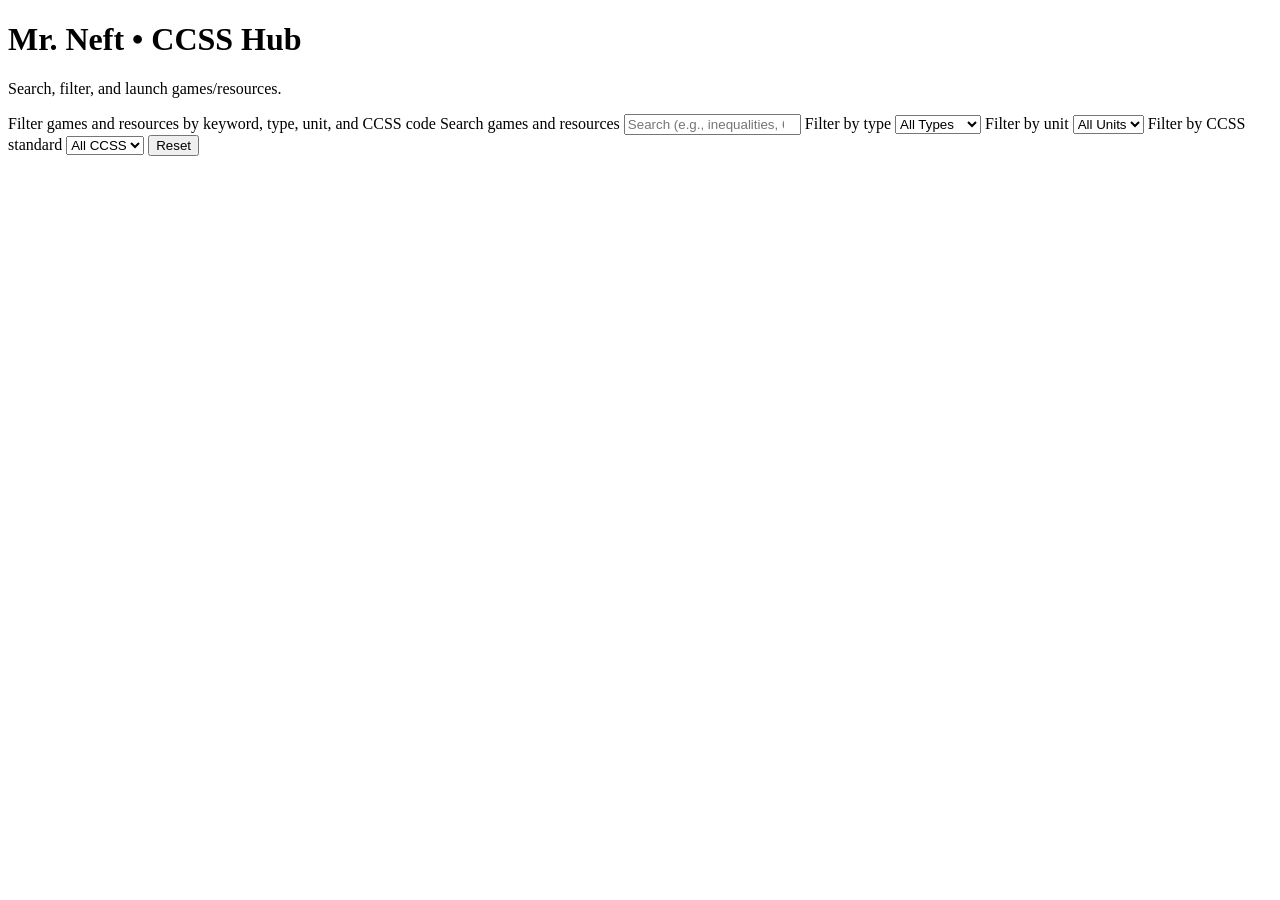
==== commit 35b97be9: "Update index.html" ====
--- a/Eduwonderlab/index.html
+++ b/Eduwonderlab/index.html
@@ -8,27 +8,73 @@
 </head>
 <body>
   <header class="hub-header">
-    <div class="hub-title" id="siteTitle">Mr. Neft • CCSS Hub</div>
-    <div class="hub-sub">Search, filter, and launch games/resources.</div>
+    <div class="hub-header-inner">
+      <h1 class="hub-title" id="siteTitle">Mr. Neft • CCSS Hub</h1>
+      <p class="hub-sub" id="hubDescription">
+        Search, filter, and launch games/resources.
+      </p>
+    </div>
 
-    <div class="hub-controls">
-      <input id="q" class="hub-input" placeholder="Search (e.g., inequalities, 6.EE, number line)..." />
-      <select id="type" class="hub-input">
-        <option value="">All Types</option>
-        <option value="game">Games</option>
-        <option value="resource">Resources</option>
-      </select>
-      <select id="unit" class="hub-input">
-        <option value="">All Units</option>
-      </select>
-      <select id="ccss" class="hub-input">
-        <option value="">All CCSS</option>
-      </select>
-      <button id="resetBtn" class="hub-btn">Reset</button>
-    </div>
+    <!-- Search / filter controls -->
+    <search>
+      <form
+        class="hub-controls"
+        id="filtersForm"
+        aria-labelledby="filtersLegend"
+      >
+        <span id="filtersLegend" class="visually-hidden">
+          Filter games and resources by keyword, type, unit, and CCSS code
+        </span>
+
+        <label class="visually-hidden" for="q">
+          Search games and resources
+        </label>
+        <input
+          id="q"
+          class="hub-input"
+          type="search"
+          name="query"
+          placeholder="Search (e.g., inequalities, 6.EE, number line)…"
+          aria-describedby="hubDescription"
+        />
+
+        <label class="visually-hidden" for="type">
+          Filter by type
+        </label>
+        <select id="type" class="hub-input" name="type">
+          <option value="">All Types</option>
+          <option value="game">Games</option>
+          <option value="resource">Resources</option>
+        </select>
+
+        <label class="visually-hidden" for="unit">
+          Filter by unit
+        </label>
+        <select id="unit" class="hub-input" name="unit">
+          <option value="">All Units</option>
+        </select>
+
+        <label class="visually-hidden" for="ccss">
+          Filter by CCSS standard
+        </label>
+        <select id="ccss" class="hub-input" name="ccss">
+          <option value="">All CCSS</option>
+        </select>
+
+        <button
+          id="resetBtn"
+          class="hub-btn"
+          type="button"
+        >
+          Reset
+        </button>
+      </form>
+    </search>
   </header>
 
-  <main id="app" class="hub-main"></main>
+  <main id="app" class="hub-main" aria-live="polite">
+    <!-- Cards will be rendered here by app.js -->
+  </main>
 
   <script src="/app.js"></script>
 </body>
